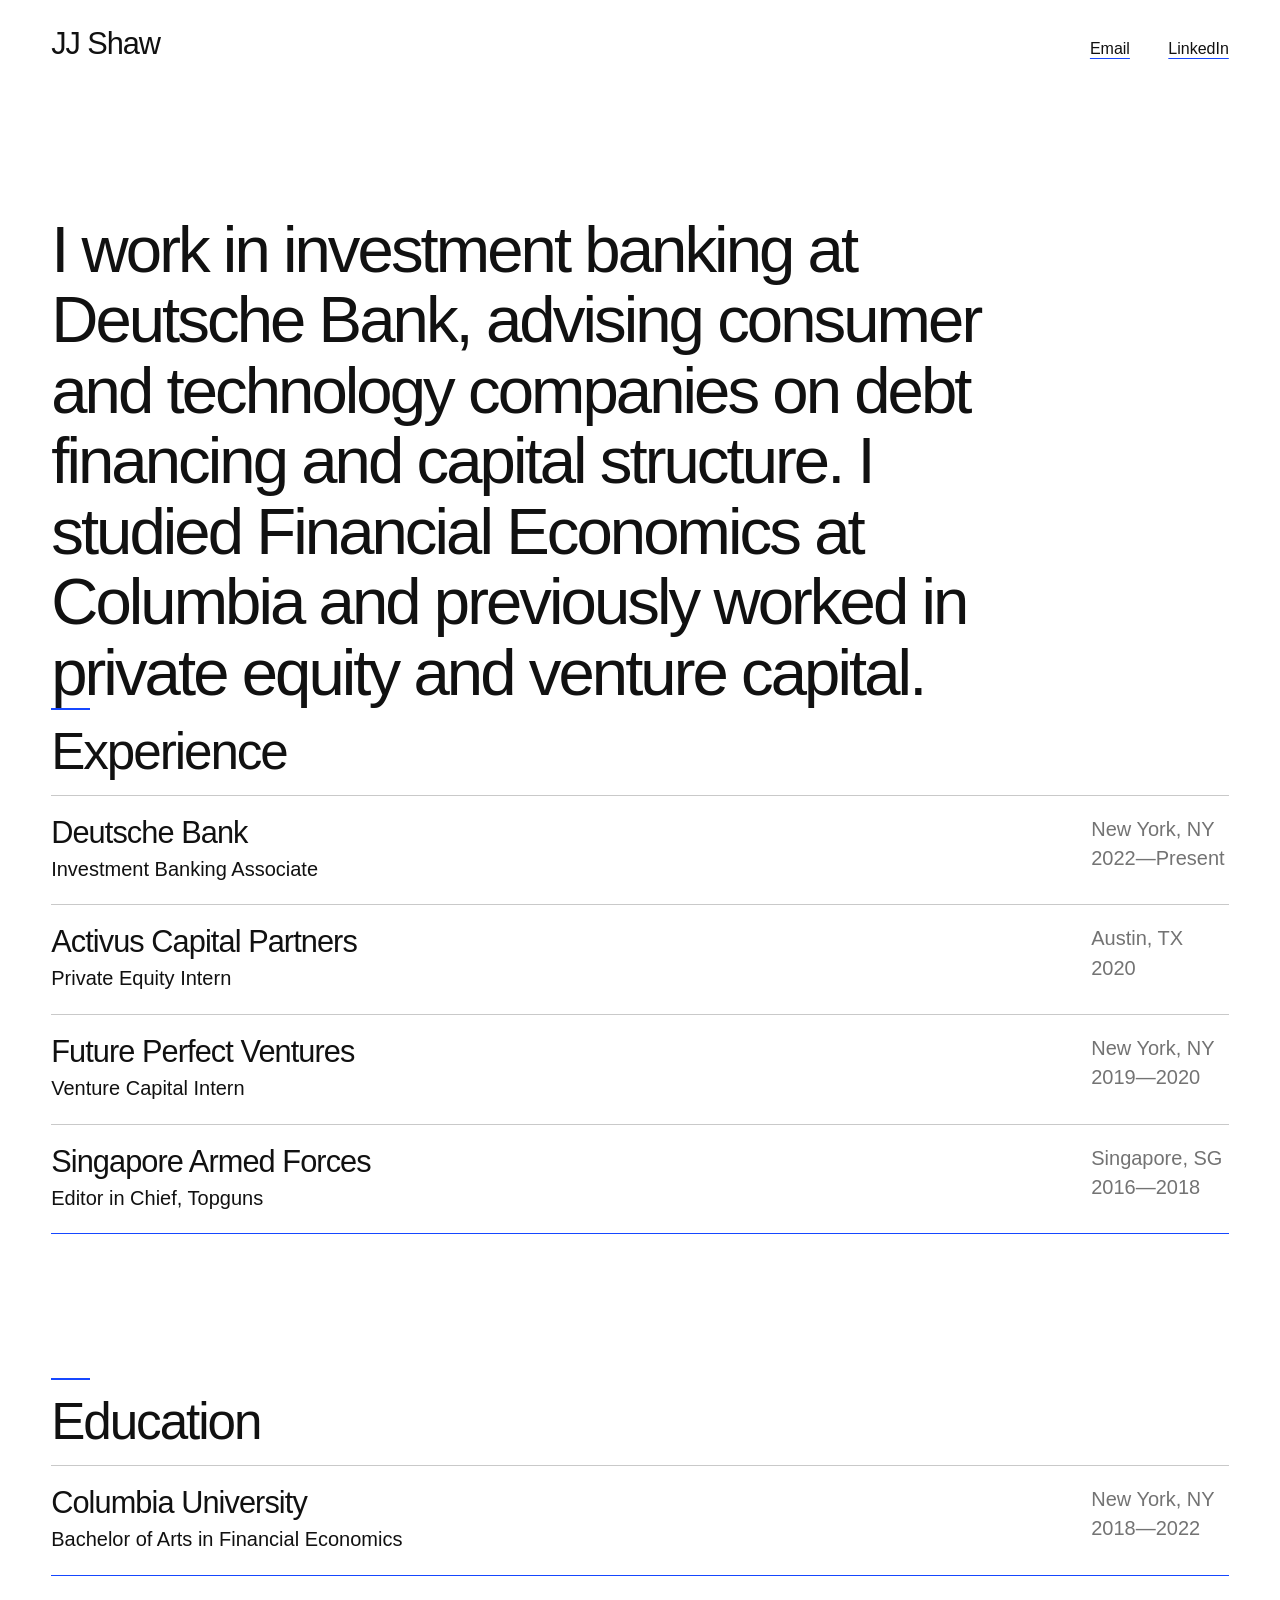
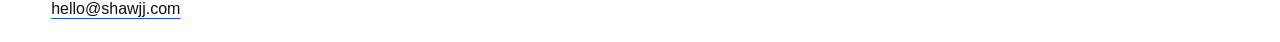
==== index.html @ 2739551b "Add Columbia education section" ====
<!doctype html>
<html lang="en">
<head>
    <meta charset="utf-8" />
    <meta name="viewport" content="width=device-width, initial-scale=1" />
    <meta name="theme-color" content="#ffffff" />
    <title>JJ Shaw</title>
    <meta
        name="description"
        content="JJ Shaw is an investment banking associate advising consumer and technology companies on debt financing and capital structure."
    />
    <link rel="canonical" href="https://shawjj.com/" />
    <link rel="stylesheet" href="style.css" />
</head>
<body>
    <main class="site-shell">
        <header class="site-header">
            <a class="wordmark" href="#top" aria-label="JJ Shaw, home">JJ Shaw</a>
            <nav aria-label="Contact links">
                <a href="mailto:hello@shawjj.com">Email</a>
                <a href="https://www.linkedin.com/in/shawjj" target="_blank" rel="noopener noreferrer">LinkedIn</a>
            </nav>
        </header>

        <section class="introduction" id="top" aria-labelledby="introduction-heading">
            <h1 class="visually-hidden" id="introduction-heading">About JJ Shaw</h1>
            <p>
                I work in investment banking at Deutsche Bank, advising consumer and technology companies on debt financing and capital structure. I studied Financial Economics at Columbia and previously worked in private equity and venture capital.
            </p>
        </section>

        <section class="experience" aria-labelledby="experience-heading">
            <div class="section-heading">
                <span aria-hidden="true"></span>
                <h2 id="experience-heading">Experience</h2>
            </div>

            <ol class="resume-list">
                <li class="resume-row">
                    <div>
                        <h3>Deutsche Bank</h3>
                        <p>Investment Banking Associate</p>
                    </div>
                    <p class="experience-meta">
                        <span>New York, NY</span>
                        <time datetime="2022-07">2022—Present</time>
                    </p>
                </li>
                <li class="resume-row">
                    <div>
                        <h3>Activus Capital Partners</h3>
                        <p>Private Equity Intern</p>
                    </div>
                    <p class="experience-meta">
                        <span>Austin, TX</span>
                        <time datetime="2020">2020</time>
                    </p>
                </li>
                <li class="resume-row">
                    <div>
                        <h3>Future Perfect Ventures</h3>
                        <p>Venture Capital Intern</p>
                    </div>
                    <p class="experience-meta">
                        <span>New York, NY</span>
                        <time datetime="2019">2019—2020</time>
                    </p>
                </li>
                <li class="resume-row">
                    <div>
                        <h3>Singapore Armed Forces</h3>
                        <p>Editor in Chief, Topguns</p>
                    </div>
                    <p class="experience-meta">
                        <span>Singapore, SG</span>
                        <time datetime="2016-07">2016—2018</time>
                    </p>
                </li>
            </ol>
        </section>

        <section class="education" aria-labelledby="education-heading">
            <div class="section-heading">
                <span aria-hidden="true"></span>
                <h2 id="education-heading">Education</h2>
            </div>

            <ol class="resume-list">
                <li class="resume-row">
                    <div>
                        <h3>Columbia University</h3>
                        <p>Bachelor of Arts in Financial Economics</p>
                    </div>
                    <p class="experience-meta">
                        <span>New York, NY</span>
                        <time datetime="2018">2018—2022</time>
                    </p>
                </li>
            </ol>
        </section>

        <footer>
            <a href="mailto:hello@shawjj.com">hello@shawjj.com</a>
        </footer>
    </main>
</body>
</html>
---- style.css ----
:root {
    --background: #ffffff;
    --ink: #111111;
    --muted: #737373;
    --rule: #c9c9c9;
    --accent: #1647ff;
    --gutter: clamp(1.25rem, 4vw, 3.5rem);
    --content-width: 76rem;
    --sans: "Helvetica Neue", Helvetica, Arial, system-ui, -apple-system, sans-serif;
}

*,
*::before,
*::after {
    box-sizing: border-box;
}

html {
    scroll-behavior: smooth;
}

body {
    margin: 0;
    color: var(--ink);
    background: var(--background);
    font-family: var(--sans);
    font-synthesis: none;
    text-rendering: optimizeLegibility;
    -webkit-font-smoothing: antialiased;
}

a {
    color: inherit;
    text-decoration-color: var(--accent);
    text-decoration-thickness: 1px;
    text-underline-offset: 0.24em;
}

a:hover {
    color: var(--accent);
}

a:focus-visible {
    outline: 2px solid var(--accent);
    outline-offset: 0.3rem;
}

.site-shell {
    width: min(100%, calc(var(--content-width) + (2 * var(--gutter))));
    min-height: 100svh;
    margin: 0 auto;
    padding: 1.6rem var(--gutter) 1.5rem;
}

.site-header {
    display: flex;
    align-items: baseline;
    justify-content: space-between;
    gap: 2rem;
}

.wordmark {
    font-size: clamp(1.5rem, 2.4vw, 2rem);
    font-weight: 500;
    letter-spacing: -0.035em;
    text-decoration: none;
}

.site-header nav {
    display: flex;
    gap: clamp(1.15rem, 3vw, 2.4rem);
    font-size: 1rem;
}

.introduction {
    display: flex;
    align-items: flex-start;
    min-height: clamp(33rem, 63svh, 48rem);
    padding-top: clamp(6.5rem, 17vh, 11rem);
}

.introduction p {
    max-width: 28ch;
    margin: 0;
    font-size: clamp(2.15rem, 5.1vw, 4.6rem);
    font-weight: 400;
    letter-spacing: -0.045em;
    line-height: 1.08;
}

.section-heading {
    margin-bottom: 1.1rem;
}

.section-heading span {
    display: block;
    width: 2.4rem;
    height: 2px;
    margin-bottom: 1rem;
    background: var(--accent);
}

.section-heading h2 {
    margin: 0;
    font-size: clamp(2rem, 4vw, 3.5rem);
    font-weight: 400;
    letter-spacing: -0.04em;
    line-height: 1;
}

.resume-list {
    margin: 0;
    padding: 0;
    border-bottom: 1px solid var(--accent);
    list-style: none;
}

.resume-row {
    display: grid;
    grid-template-columns: minmax(0, 1fr) max-content;
    gap: 1.5rem;
    padding: 1.25rem 0 1.35rem;
    border-top: 1px solid var(--rule);
}

.resume-row h3,
.resume-row p {
    margin: 0;
}

.resume-row h3 {
    font-size: clamp(1.25rem, 2.4vw, 2rem);
    font-weight: 400;
    letter-spacing: -0.03em;
    line-height: 1.12;
}

.resume-row > div > p,
.experience-meta {
    margin-top: 0.35rem;
    font-size: clamp(0.93rem, 1.6vw, 1.25rem);
    line-height: 1.35;
}

.experience-meta {
    display: flex;
    flex-direction: column;
    min-width: 8.6rem;
    color: var(--muted);
}

.experience-meta time {
    margin-top: 0.15rem;
}

footer {
    padding: 1.5rem 0 0;
    font-size: 1rem;
}

.education {
    margin-top: clamp(5rem, 12vw, 9rem);
}

.visually-hidden {
    position: absolute;
    width: 1px;
    height: 1px;
    padding: 0;
    margin: -1px;
    overflow: hidden;
    clip: rect(0, 0, 0, 0);
    white-space: nowrap;
    border: 0;
}

@media (max-width: 34rem) {
    .site-shell {
        padding-top: 1.3rem;
    }

    .introduction {
        min-height: 0;
        padding: 5.5rem 0 6.25rem;
    }

    .introduction p {
        font-size: clamp(1.48rem, 6.35vw, 1.7rem);
        letter-spacing: -0.035em;
        line-height: 1.12;
    }

    .section-heading {
        margin-bottom: 1rem;
    }

    .resume-row {
        grid-template-columns: minmax(0, 1fr) 7.7rem;
        gap: 0.75rem;
        padding: 1.15rem 0 1.25rem;
    }

    .resume-row h3 {
        font-size: 1.18rem;
    }

    .resume-row > div > p,
    .experience-meta {
        font-size: 0.9rem;
    }

    .experience-meta {
        min-width: 0;
    }
}

@media (max-width: 22rem) {
    .site-header {
        gap: 1rem;
    }

    .site-header nav {
        gap: 0.85rem;
        font-size: 0.9rem;
    }

    .resume-row {
        grid-template-columns: 1fr;
    }

    .experience-meta {
        display: grid;
        grid-template-columns: 1fr auto;
    }

    .experience-meta time {
        margin-top: 0;
    }
}

@media (prefers-reduced-motion: reduce) {
    html {
        scroll-behavior: auto;
    }
}
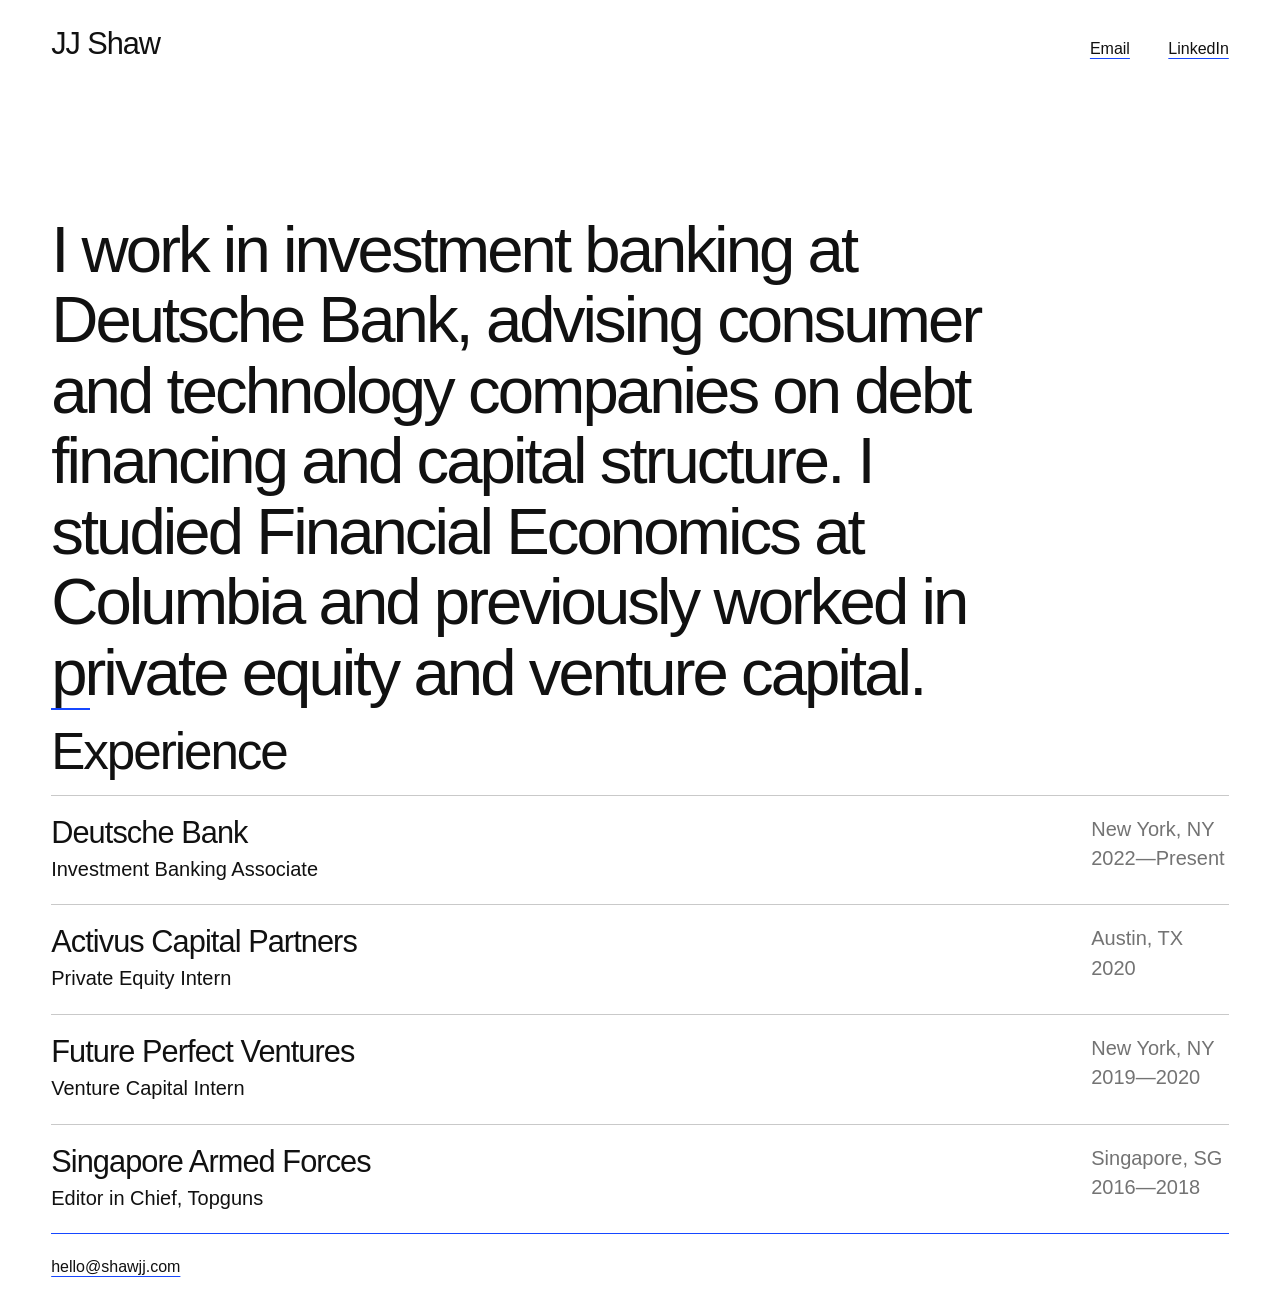
==== commit eb660ded: "Revert "Add Columbia education section" This reverts commit 2739551b01e67ce7a4e5db55ed477832e0c813e5" ====
--- a/index.html
+++ b/index.html
@@ -35,8 +35,8 @@
                 <h2 id="experience-heading">Experience</h2>
             </div>
 
-            <ol class="resume-list">
-                <li class="resume-row">
+            <ol class="experience-list">
+                <li class="experience-row">
                     <div>
                         <h3>Deutsche Bank</h3>
                         <p>Investment Banking Associate</p>
@@ -46,7 +46,7 @@
                         <time datetime="2022-07">2022—Present</time>
                     </p>
                 </li>
-                <li class="resume-row">
+                <li class="experience-row">
                     <div>
                         <h3>Activus Capital Partners</h3>
                         <p>Private Equity Intern</p>
@@ -56,7 +56,7 @@
                         <time datetime="2020">2020</time>
                     </p>
                 </li>
-                <li class="resume-row">
+                <li class="experience-row">
                     <div>
                         <h3>Future Perfect Ventures</h3>
                         <p>Venture Capital Intern</p>
@@ -66,7 +66,7 @@
                         <time datetime="2019">2019—2020</time>
                     </p>
                 </li>
-                <li class="resume-row">
+                <li class="experience-row">
                     <div>
                         <h3>Singapore Armed Forces</h3>
                         <p>Editor in Chief, Topguns</p>
@@ -79,26 +79,6 @@
             </ol>
         </section>
 
-        <section class="education" aria-labelledby="education-heading">
-            <div class="section-heading">
-                <span aria-hidden="true"></span>
-                <h2 id="education-heading">Education</h2>
-            </div>
-
-            <ol class="resume-list">
-                <li class="resume-row">
-                    <div>
-                        <h3>Columbia University</h3>
-                        <p>Bachelor of Arts in Financial Economics</p>
-                    </div>
-                    <p class="experience-meta">
-                        <span>New York, NY</span>
-                        <time datetime="2018">2018—2022</time>
-                    </p>
-                </li>
-            </ol>
-        </section>
-
         <footer>
             <a href="mailto:hello@shawjj.com">hello@shawjj.com</a>
         </footer>
--- a/style.css
+++ b/style.css
@@ -108,14 +108,14 @@
     line-height: 1;
 }
 
-.resume-list {
+.experience-list {
     margin: 0;
     padding: 0;
     border-bottom: 1px solid var(--accent);
     list-style: none;
 }
 
-.resume-row {
+.experience-row {
     display: grid;
     grid-template-columns: minmax(0, 1fr) max-content;
     gap: 1.5rem;
@@ -123,19 +123,19 @@
     border-top: 1px solid var(--rule);
 }
 
-.resume-row h3,
-.resume-row p {
-    margin: 0;
-}
-
-.resume-row h3 {
+.experience-row h3,
+.experience-row p {
+    margin: 0;
+}
+
+.experience-row h3 {
     font-size: clamp(1.25rem, 2.4vw, 2rem);
     font-weight: 400;
     letter-spacing: -0.03em;
     line-height: 1.12;
 }
 
-.resume-row > div > p,
+.experience-row > div > p,
 .experience-meta {
     margin-top: 0.35rem;
     font-size: clamp(0.93rem, 1.6vw, 1.25rem);
@@ -156,10 +156,6 @@
 footer {
     padding: 1.5rem 0 0;
     font-size: 1rem;
-}
-
-.education {
-    margin-top: clamp(5rem, 12vw, 9rem);
 }
 
 .visually-hidden {
@@ -194,17 +190,17 @@
         margin-bottom: 1rem;
     }
 
-    .resume-row {
+    .experience-row {
         grid-template-columns: minmax(0, 1fr) 7.7rem;
         gap: 0.75rem;
         padding: 1.15rem 0 1.25rem;
     }
 
-    .resume-row h3 {
+    .experience-row h3 {
         font-size: 1.18rem;
     }
 
-    .resume-row > div > p,
+    .experience-row > div > p,
     .experience-meta {
         font-size: 0.9rem;
     }
@@ -224,7 +220,7 @@
         font-size: 0.9rem;
     }
 
-    .resume-row {
+    .experience-row {
         grid-template-columns: 1fr;
     }
 
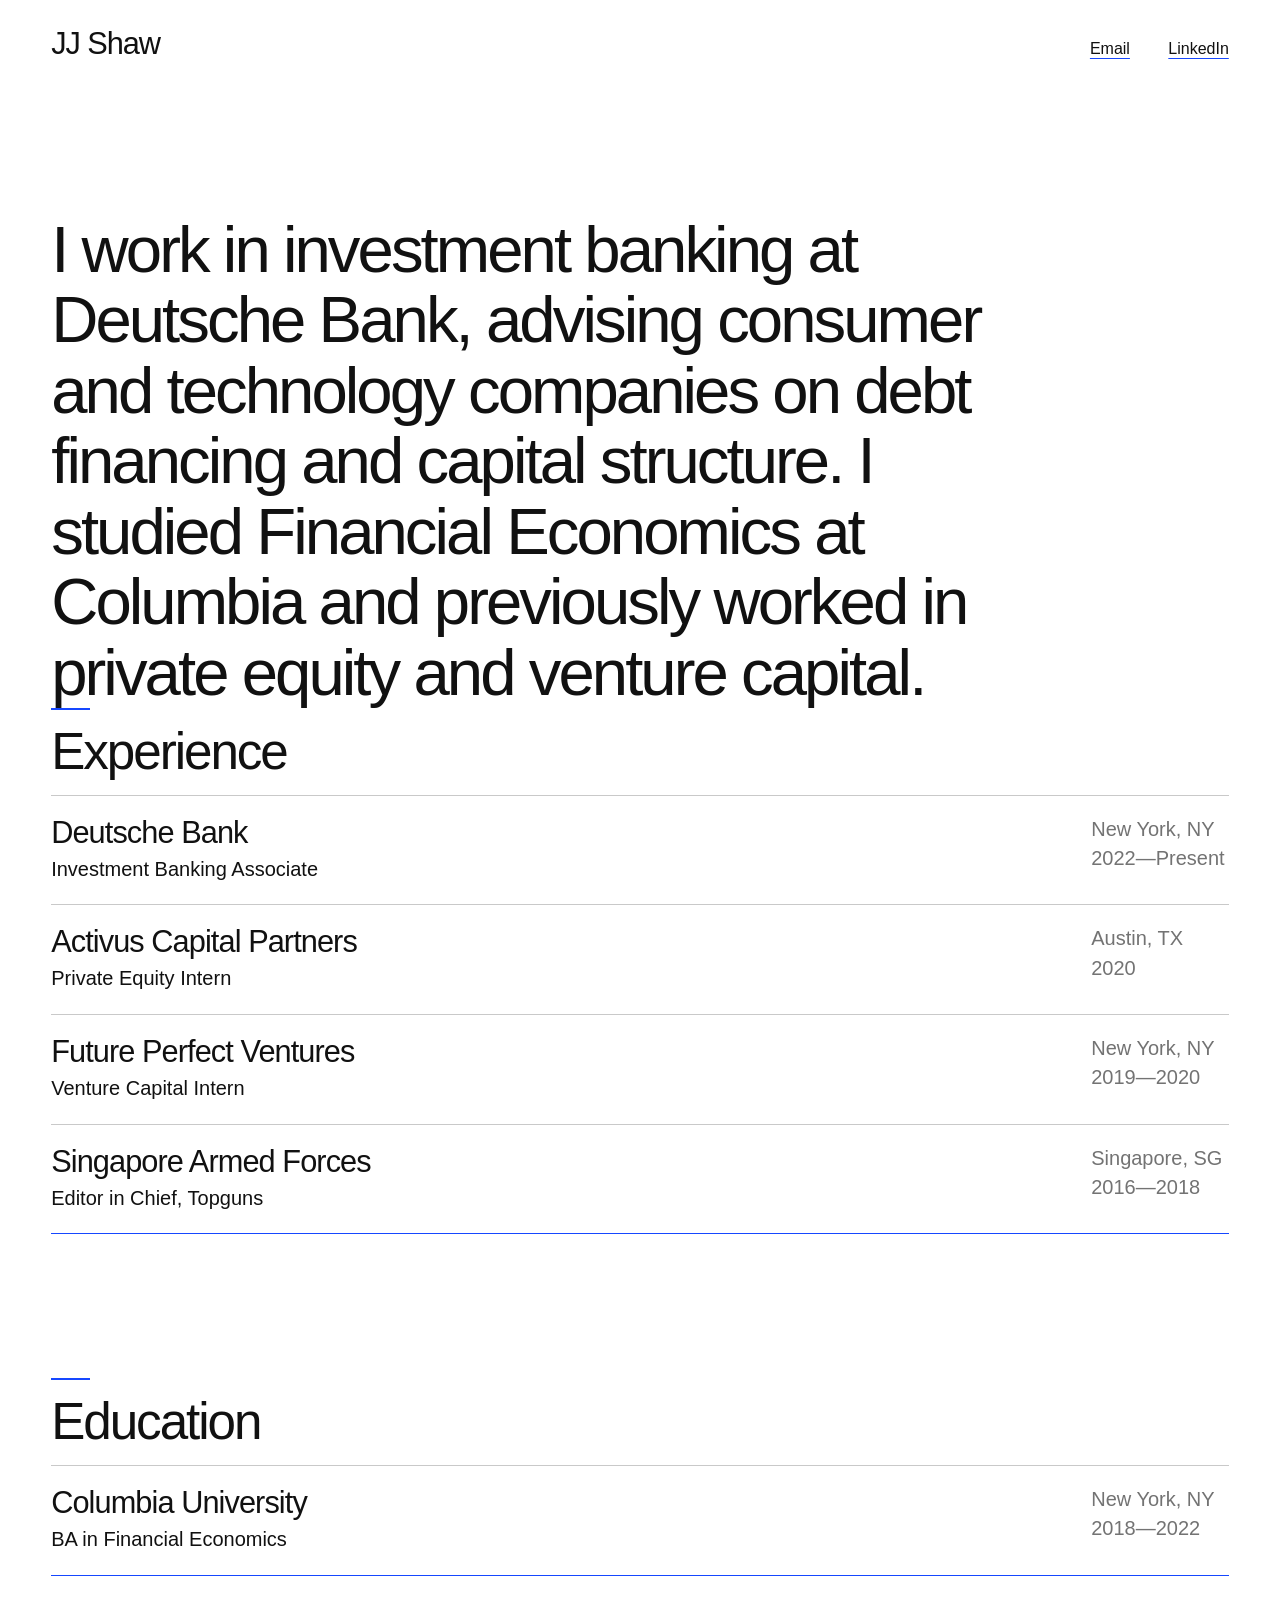
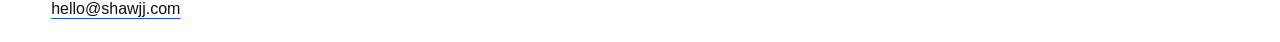
==== commit 49b17f8b: "Add Columbia education section" ====
--- a/index.html
+++ b/index.html
@@ -79,6 +79,26 @@
             </ol>
         </section>
 
+        <section class="education" aria-labelledby="education-heading">
+            <div class="section-heading">
+                <span aria-hidden="true"></span>
+                <h2 id="education-heading">Education</h2>
+            </div>
+
+            <ol class="experience-list">
+                <li class="experience-row">
+                    <div>
+                        <h3>Columbia University</h3>
+                        <p>BA in Financial Economics</p>
+                    </div>
+                    <p class="experience-meta">
+                        <span>New York, NY</span>
+                        <time datetime="2018">2018—2022</time>
+                    </p>
+                </li>
+            </ol>
+        </section>
+
         <footer>
             <a href="mailto:hello@shawjj.com">hello@shawjj.com</a>
         </footer>
--- a/style.css
+++ b/style.css
@@ -156,6 +156,10 @@
 footer {
     padding: 1.5rem 0 0;
     font-size: 1rem;
+}
+
+.education {
+    margin-top: clamp(5rem, 12vw, 9rem);
 }
 
 .visually-hidden {
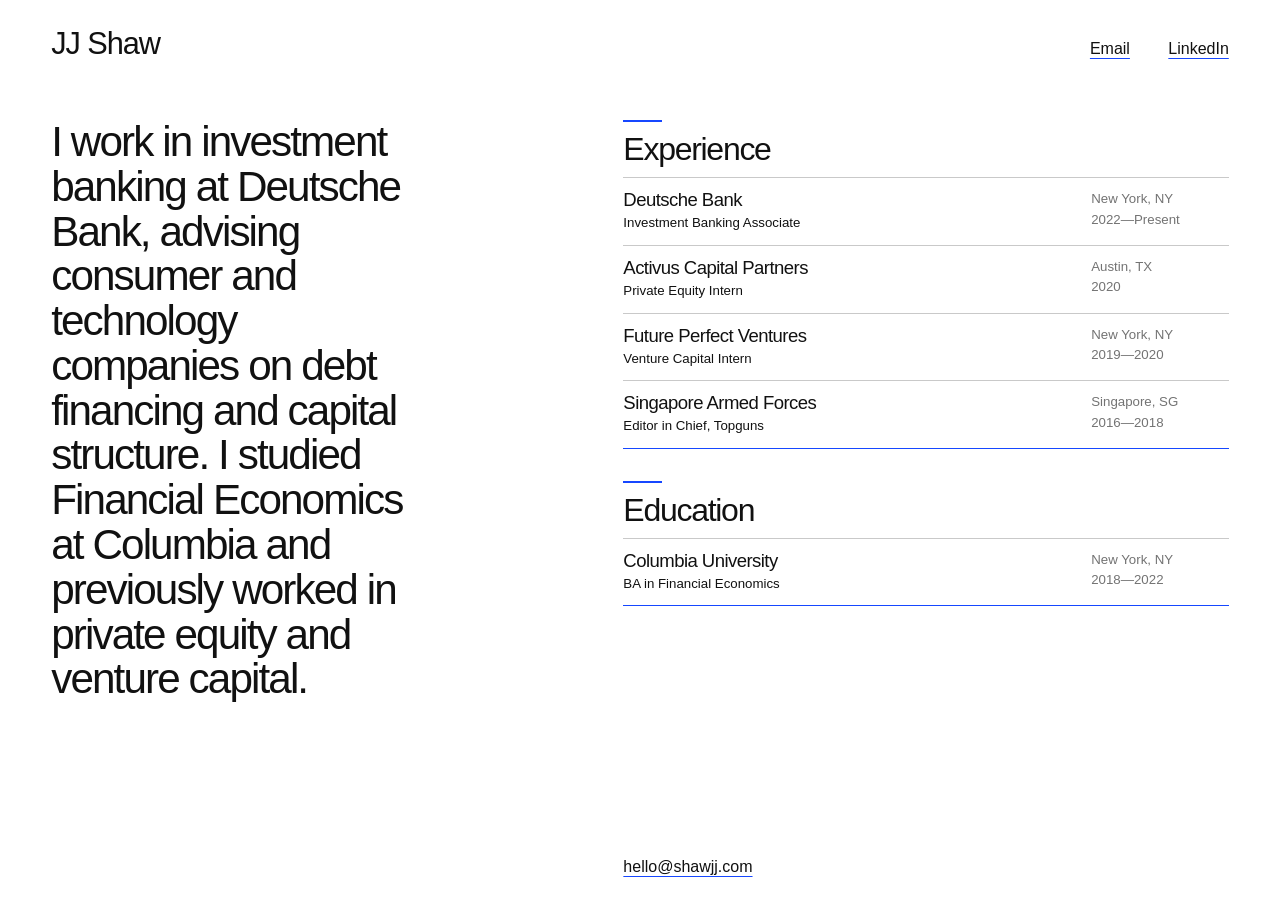
==== commit d587c0e9: "Add desktop layout and responsive resume spacing" ====
--- a/index.html
+++ b/index.html
@@ -22,86 +22,90 @@
             </nav>
         </header>
 
-        <section class="introduction" id="top" aria-labelledby="introduction-heading">
-            <h1 class="visually-hidden" id="introduction-heading">About JJ Shaw</h1>
-            <p>
-                I work in investment banking at Deutsche Bank, advising consumer and technology companies on debt financing and capital structure. I studied Financial Economics at Columbia and previously worked in private equity and venture capital.
-            </p>
-        </section>
+        <div class="desktop-layout">
+            <section class="introduction" id="top" aria-labelledby="introduction-heading">
+                <h1 class="visually-hidden" id="introduction-heading">About JJ Shaw</h1>
+                <p>
+                    I work in investment banking at Deutsche Bank, advising consumer and technology companies on debt financing and capital structure. I studied Financial Economics at Columbia and previously worked in private equity and venture capital.
+                </p>
+            </section>
 
-        <section class="experience" aria-labelledby="experience-heading">
-            <div class="section-heading">
-                <span aria-hidden="true"></span>
-                <h2 id="experience-heading">Experience</h2>
+            <div class="resume-column">
+                <section class="experience" aria-labelledby="experience-heading">
+                    <div class="section-heading">
+                        <span aria-hidden="true"></span>
+                        <h2 id="experience-heading">Experience</h2>
+                    </div>
+
+                    <ol class="experience-list">
+                        <li class="experience-row">
+                            <div>
+                                <h3>Deutsche Bank</h3>
+                                <p>Investment Banking Associate</p>
+                            </div>
+                            <p class="experience-meta">
+                                <span>New York, NY</span>
+                                <time datetime="2022-07">2022—Present</time>
+                            </p>
+                        </li>
+                        <li class="experience-row">
+                            <div>
+                                <h3>Activus Capital Partners</h3>
+                                <p>Private Equity Intern</p>
+                            </div>
+                            <p class="experience-meta">
+                                <span>Austin, TX</span>
+                                <time datetime="2020">2020</time>
+                            </p>
+                        </li>
+                        <li class="experience-row">
+                            <div>
+                                <h3>Future Perfect Ventures</h3>
+                                <p>Venture Capital Intern</p>
+                            </div>
+                            <p class="experience-meta">
+                                <span>New York, NY</span>
+                                <time datetime="2019">2019—2020</time>
+                            </p>
+                        </li>
+                        <li class="experience-row">
+                            <div>
+                                <h3>Singapore Armed Forces</h3>
+                                <p>Editor in Chief, Topguns</p>
+                            </div>
+                            <p class="experience-meta">
+                                <span>Singapore, SG</span>
+                                <time datetime="2016-07">2016—2018</time>
+                            </p>
+                        </li>
+                    </ol>
+                </section>
+
+                <section class="education" aria-labelledby="education-heading">
+                    <div class="section-heading">
+                        <span aria-hidden="true"></span>
+                        <h2 id="education-heading">Education</h2>
+                    </div>
+
+                    <ol class="experience-list">
+                        <li class="experience-row">
+                            <div>
+                                <h3>Columbia University</h3>
+                                <p>BA in Financial Economics</p>
+                            </div>
+                            <p class="experience-meta">
+                                <span>New York, NY</span>
+                                <time datetime="2018">2018—2022</time>
+                            </p>
+                        </li>
+                    </ol>
+                </section>
+
+                <footer>
+                    <a href="mailto:hello@shawjj.com">hello@shawjj.com</a>
+                </footer>
             </div>
-
-            <ol class="experience-list">
-                <li class="experience-row">
-                    <div>
-                        <h3>Deutsche Bank</h3>
-                        <p>Investment Banking Associate</p>
-                    </div>
-                    <p class="experience-meta">
-                        <span>New York, NY</span>
-                        <time datetime="2022-07">2022—Present</time>
-                    </p>
-                </li>
-                <li class="experience-row">
-                    <div>
-                        <h3>Activus Capital Partners</h3>
-                        <p>Private Equity Intern</p>
-                    </div>
-                    <p class="experience-meta">
-                        <span>Austin, TX</span>
-                        <time datetime="2020">2020</time>
-                    </p>
-                </li>
-                <li class="experience-row">
-                    <div>
-                        <h3>Future Perfect Ventures</h3>
-                        <p>Venture Capital Intern</p>
-                    </div>
-                    <p class="experience-meta">
-                        <span>New York, NY</span>
-                        <time datetime="2019">2019—2020</time>
-                    </p>
-                </li>
-                <li class="experience-row">
-                    <div>
-                        <h3>Singapore Armed Forces</h3>
-                        <p>Editor in Chief, Topguns</p>
-                    </div>
-                    <p class="experience-meta">
-                        <span>Singapore, SG</span>
-                        <time datetime="2016-07">2016—2018</time>
-                    </p>
-                </li>
-            </ol>
-        </section>
-
-        <section class="education" aria-labelledby="education-heading">
-            <div class="section-heading">
-                <span aria-hidden="true"></span>
-                <h2 id="education-heading">Education</h2>
-            </div>
-
-            <ol class="experience-list">
-                <li class="experience-row">
-                    <div>
-                        <h3>Columbia University</h3>
-                        <p>BA in Financial Economics</p>
-                    </div>
-                    <p class="experience-meta">
-                        <span>New York, NY</span>
-                        <time datetime="2018">2018—2022</time>
-                    </p>
-                </li>
-            </ol>
-        </section>
-
-        <footer>
-            <a href="mailto:hello@shawjj.com">hello@shawjj.com</a>
-        </footer>
+        </div>
     </main>
 </body>
 </html>
--- a/style.css
+++ b/style.css
@@ -174,6 +174,103 @@
     border: 0;
 }
 
+@media (min-width: 64rem) and (min-height: 37.5rem) {
+    body {
+        overflow: hidden;
+    }
+
+    .site-shell {
+        display: flex;
+        flex-direction: column;
+        height: 100svh;
+        min-height: 0;
+    }
+
+    .desktop-layout {
+        display: grid;
+        grid-template-columns: minmax(0, 0.9fr) minmax(30rem, 1.1fr);
+        flex: 1;
+        gap: clamp(3rem, 6vw, 6.5rem);
+        min-height: 0;
+        padding-top: clamp(2rem, 6.5svh, 5rem);
+    }
+
+    .introduction {
+        min-height: 0;
+        padding-top: 0;
+    }
+
+    .introduction p {
+        max-width: 16ch;
+        font-size: clamp(2.2rem, 3.3vw, 3.55rem);
+        line-height: 1.06;
+    }
+
+    .resume-column {
+        display: flex;
+        flex-direction: column;
+        min-height: 0;
+    }
+
+    .section-heading {
+        margin-bottom: 0.75rem;
+    }
+
+    .section-heading span {
+        margin-bottom: 0.7rem;
+    }
+
+    .section-heading h2 {
+        font-size: clamp(1.9rem, 2.5vw, 2.75rem);
+    }
+
+    .experience-row {
+        gap: 1rem;
+        padding: 0.75rem 0 0.8rem;
+    }
+
+    .experience-row h3 {
+        font-size: clamp(1.15rem, 1.45vw, 1.5rem);
+    }
+
+    .experience-row > div > p,
+    .experience-meta {
+        margin-top: 0.2rem;
+        font-size: clamp(0.83rem, 1vw, 0.95rem);
+    }
+
+    .education {
+        margin-top: clamp(1.5rem, 3.5svh, 2.75rem);
+    }
+
+    .resume-column footer {
+        margin-top: auto;
+        padding-top: 1rem;
+    }
+}
+
+@media (min-width: 64rem) and (min-height: 37.5rem) and (max-height: 43rem) {
+    .desktop-layout {
+        padding-top: 1.5rem;
+    }
+
+    .section-heading {
+        margin-bottom: 0.55rem;
+    }
+
+    .section-heading span {
+        margin-bottom: 0.5rem;
+    }
+
+    .experience-row {
+        padding: 0.5rem 0 0.55rem;
+    }
+
+    .education {
+        margin-top: 1.1rem;
+    }
+}
+
 @media (max-width: 34rem) {
     .site-shell {
         padding-top: 1.3rem;
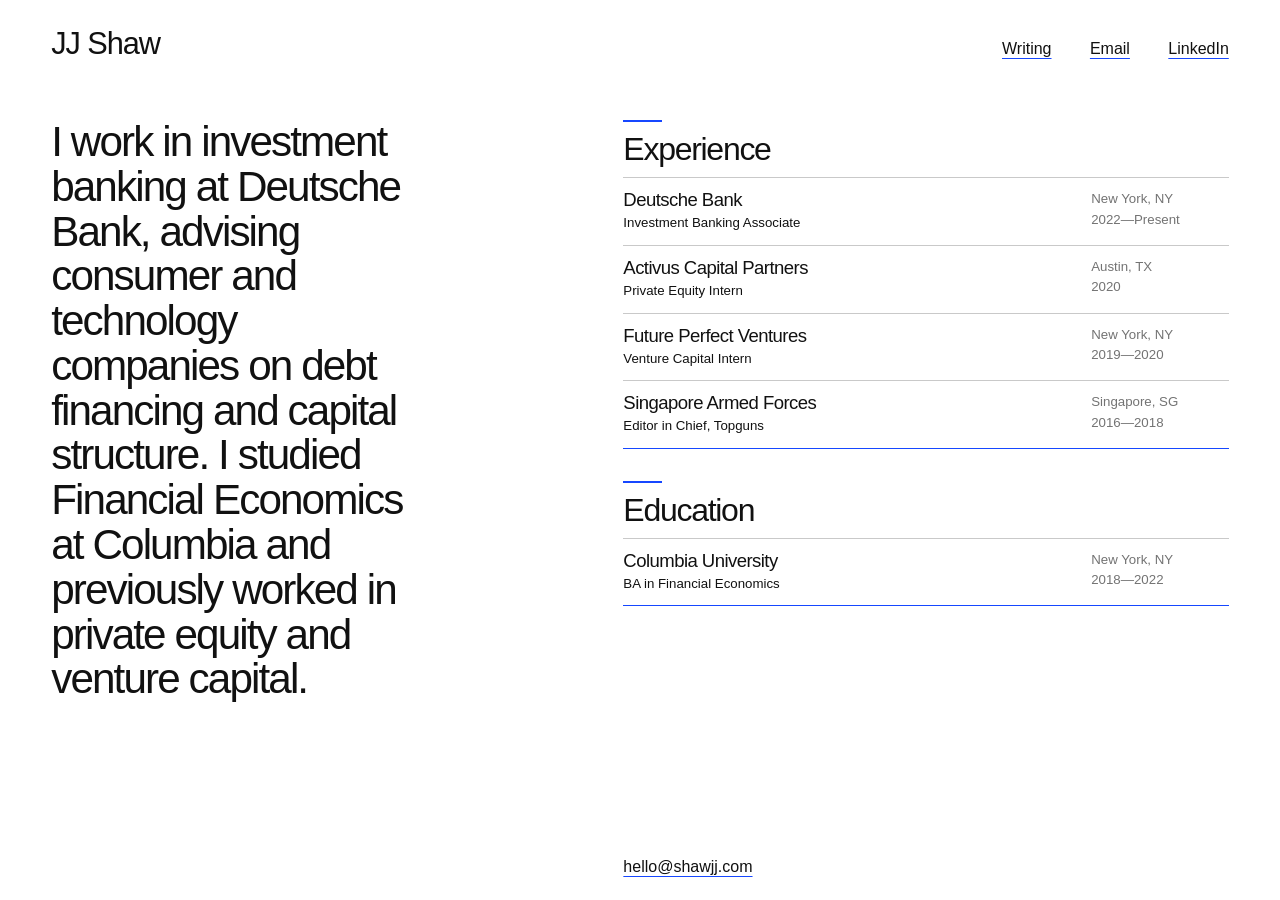
==== commit d8131024: "Restore published Medium writing archive" ====
--- a/index.html
+++ b/index.html
@@ -17,6 +17,7 @@
         <header class="site-header">
             <a class="wordmark" href="#top" aria-label="JJ Shaw, home">JJ Shaw</a>
             <nav aria-label="Contact links">
+                <a href="/writing/">Writing</a>
                 <a href="mailto:hello@shawjj.com">Email</a>
                 <a href="https://www.linkedin.com/in/shawjj" target="_blank" rel="noopener noreferrer">LinkedIn</a>
             </nav>
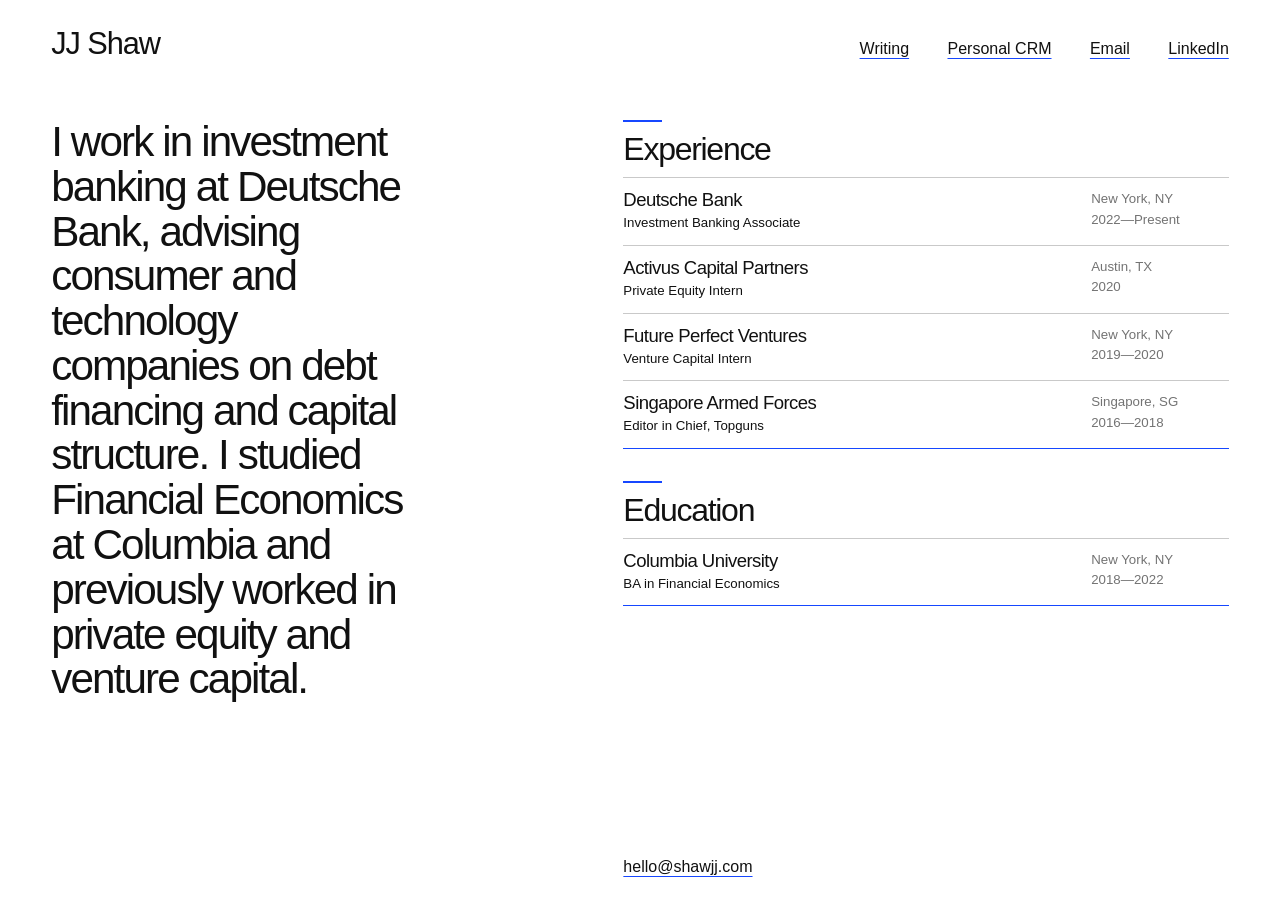
==== commit 7f546ddb: "Add Personal CRM project page" ====
--- a/index.html
+++ b/index.html
@@ -18,6 +18,7 @@
             <a class="wordmark" href="#top" aria-label="JJ Shaw, home">JJ Shaw</a>
             <nav aria-label="Contact links">
                 <a href="/writing/">Writing</a>
+                <a href="/PersonalCRM/">Personal CRM</a>
                 <a href="mailto:hello@shawjj.com">Email</a>
                 <a href="https://www.linkedin.com/in/shawjj" target="_blank" rel="noopener noreferrer">LinkedIn</a>
             </nav>
--- a/style.css
+++ b/style.css
@@ -271,6 +271,26 @@
     }
 }
 
+@media (max-width: 42rem) {
+    .site-header {
+        align-items: flex-start;
+        gap: 1rem;
+    }
+
+    .wordmark {
+        flex: 0 0 auto;
+        font-size: 1.35rem;
+        line-height: 1;
+    }
+
+    .site-header nav {
+        flex-wrap: wrap;
+        justify-content: flex-end;
+        gap: 0.6rem;
+        font-size: 0.82rem;
+    }
+}
+
 @media (max-width: 34rem) {
     .site-shell {
         padding-top: 1.3rem;
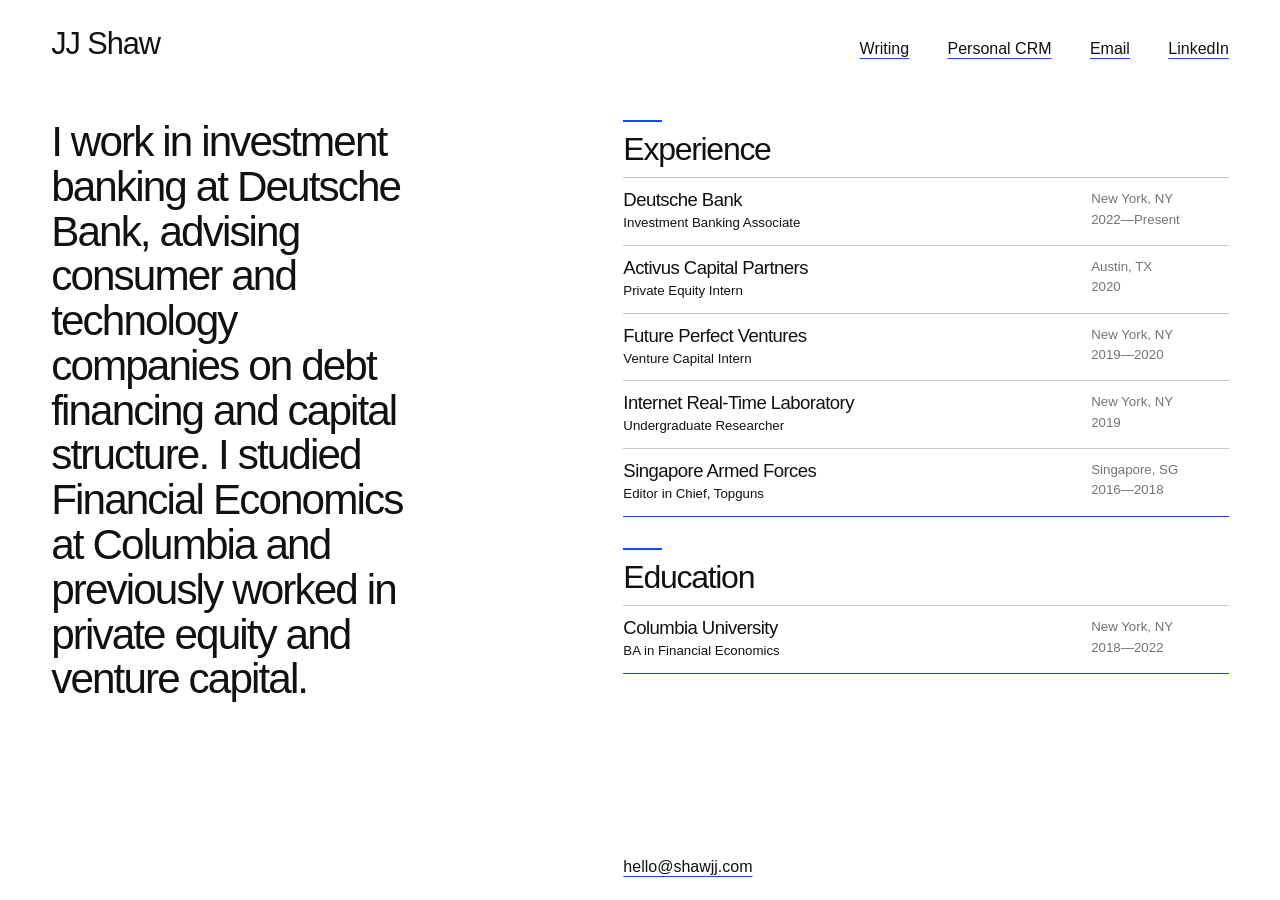
==== commit 2583063d: "Add Internet Real-Time Laboratory research experience" ====
--- a/index.html
+++ b/index.html
@@ -4,6 +4,9 @@
     <meta charset="utf-8" />
     <meta name="viewport" content="width=device-width, initial-scale=1" />
     <meta name="theme-color" content="#ffffff" />
+    <link rel="icon" href="/favicon.ico" sizes="any" />
+    <link rel="icon" type="image/png" href="/favicon.png" />
+    <link rel="apple-touch-icon" href="/apple-touch-icon.png" />
     <title>JJ Shaw</title>
     <meta
         name="description"
@@ -72,6 +75,16 @@
                         </li>
                         <li class="experience-row">
                             <div>
+                                <h3>Internet Real-Time Laboratory</h3>
+                                <p>Undergraduate Researcher</p>
+                            </div>
+                            <p class="experience-meta">
+                                <span>New York, NY</span>
+                                <time datetime="2019">2019</time>
+                            </p>
+                        </li>
+                        <li class="experience-row">
+                            <div>
                                 <h3>Singapore Armed Forces</h3>
                                 <p>Editor in Chief, Topguns</p>
                             </div>
